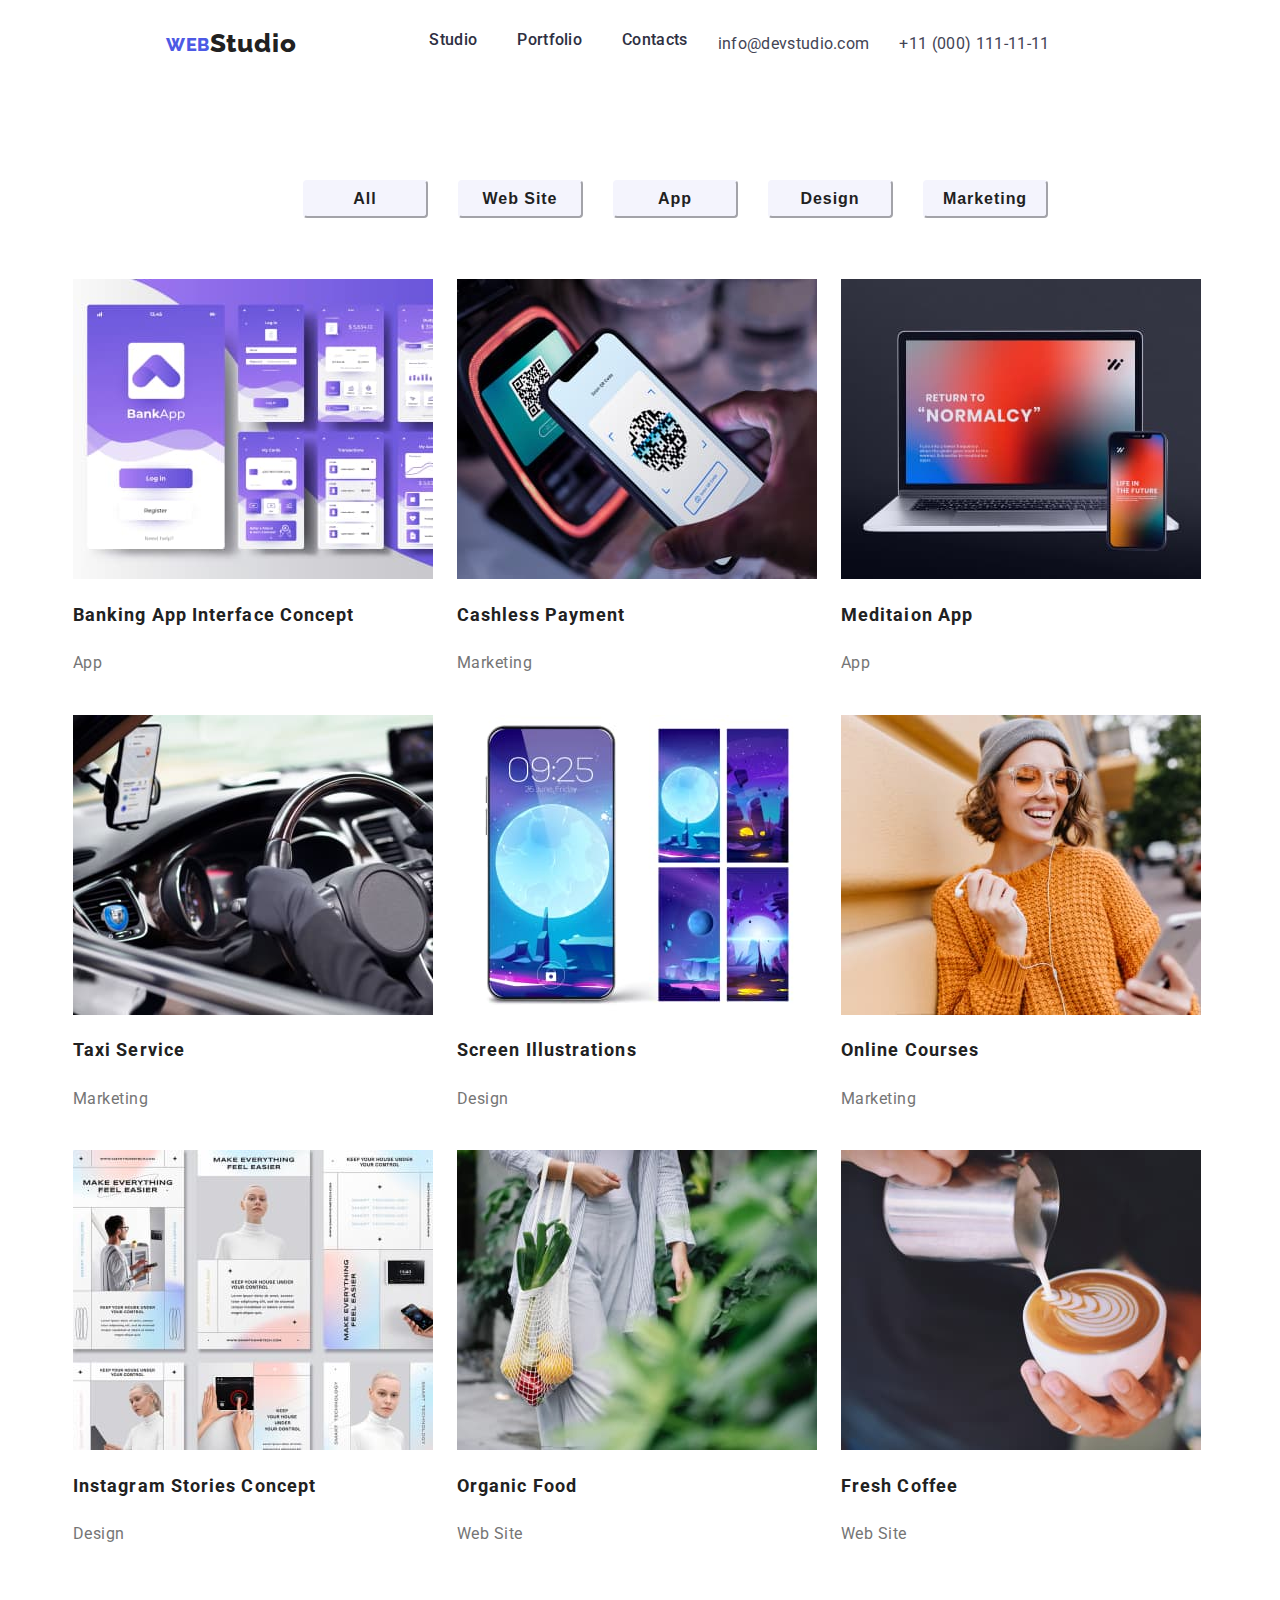
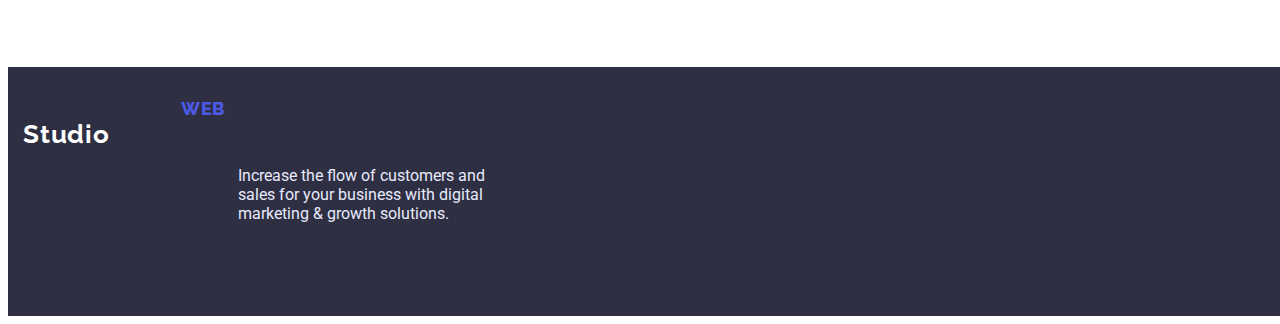
==== portfolio.html @ 5c12f55c "Add files via upload" ====
<!DOCTYPE html>
<html lang="en">
<head>
  <meta charset="UTF-8">
    <meta http-equiv="X-UA-Compatible" content="IE=edge">
    <meta name="viewport" content="width=device-width, initial-scale=1.0">
  <title>Web Studio</title>
  <link rel="stylesheet" href="https://cdnjs.cloudflare.com/ajax/libs/modern-normalize/1.1.0/modern-normalize.min.css" integrity="sha512-wpPYUAdjBVSE4KJnH1VR1HeZfpl1ub8YT/NKx4PuQ5NmX2tKuGu6U/JRp5y+Y8XG2tV+wKQpNHVUX03MfMFn9Q==" crossorigin="anonymous" referrerpolicy="no-referrer" />
  <link href="https://fonts.googleapis.com/css2?family=Raleway:wght@800&family=Roboto:wght@400;500;700;900&display=swap" rel="stylesheet">
<link rel="stylesheet" href="./css/styles.css" />
</head>
<body>
  <header>
    
      <div class="container vartex">
   
        <nav>
      
          <ul  class="main-nav">
            <li class="item" > <a href="./index.html" class="fulllogo"><span class="logo">Web</span>Studio</a></li>
           <li class="item"> <a class="changecolor" href="./index.html">Studio</a></li>
           <li class="item"><a class="changecolor" href="./portfolio.html">Portfolio</a></li>  
           <li class="item"> <a class="changecolor" href="#" >Contacts</a></li>
    
      </ul>
      </nav>
  <address>
  <ul class="container vartex">
    <li class="item"> <a href="mailto:info@devstudio.com" class="mail">info@devstudio.com</a></li>
       <li class="item"><a href="tel:+110001111111" class="tel">+11 (000) 111-11-11</a></li>
  </ul> 
</address>
</div>
  </header>



  
<main>
  <section>
    <h1 class="visually-hidden">Portfolio</h1>
<ul class="buttonmain">
<li><button type="button" class="buttonportfolio">All</button></li>
<li><button type="button" class="buttonportfolio">Web Site</button></li>
<li><button type="button" class="buttonportfolio">App</button></li>
<li><button type="button" class="buttonportfolio">Design</button></li>
<li ><button type="button" class="buttonportfolio">Marketing</button></li>
</ul>
</section>


  <section class="container thing">
    <div class="middle">
<ul class="market">


  
<li class="galery">
    <img src="images/Techcrack.jpg" alt="Techcrack" class="picture">
    <h2 class="title">Banking App Interface Concept</h2>
    <p class="sing">App</p>
</li>

<li class="galery"><img src="images/Poster.jpg" alt="Poster" width="360" height="300" class="picture">
    <h2 class="title">Cashless Payment</h2>
    <p class="sing">Marketing</p>
</li>

<li class="galery">
    <img src="images/Seafood.jpg" alt="Seafood" width="360" height="300" class="picture">
    <h2 class="title">Meditaion App</h2>
    <p class="sing">App</p>
</li>
<li class="galery">
    <img src="images/Prime.jpg" alt="Prime" width="360" height="300" class="picture">
    <h2 class="title">Taxi Service</h1>
    <p class="sing">Marketing</p>
</li>
<li class="galery">
    <img src="images/Boxes.jpg" alt="Boxes" width="360" height="300" class="picture">
    <h2 class="title">Screen Illustrations</h2>
    <p class="sing">Design</p>
</li>
<li class="galery">
    <img src="images/Border.jpg" alt="Border" width="360" height="300" class="picture">
    <h2 class="title">Online Courses</h2>
    <p class="sing">Marketing</p>
</li>
<li class="galery">
    <img src="images/Edition.jpg" alt="Edition" width="360" height="300" class="picture">
    <h2 class="title">Instagram Stories Concept</h2>
    <p class="sing">Design</p>
</li>
<li class="galery">
    <img src="images/Lab.jpg" alt="Lab" width="360" height="300" class="picture">
    <h2 class="title">Organic Food</h2>
    <p class="sing">Web Site</p>
</li>
<li class="galery">
    <img src="images/Growing.jpg" alt="Growing" width="360" height="300" class="picture">
    <h2 class="title">Fresh Coffee</h2>
    <p class="sing">Web Site</p>
</li>
    </ul>
  </div>
  </section>
</main>



<footer>
  <section>
    <div class="container bottom">
  
      <div class="logname">
          <a class="flogo"><span class="logo">Web</span><span class="studio">Studio</span> </a>
          </div>
          <div class="footerinfo">
          <p class="footertext">Increase the flow of customers and <br> sales for your business with digital <br>marketing & growth solutions.</p> 
       
      </div>
      </div>

      
  </section>
</footer>
</section>
  
  </body>
  </html>

  <!DOCTYPE html>
  <html lang="en">
  <head>
    <meta charset="UTF-8">
    <meta http-equiv="X-UA-Compatible" content="IE=edge">
    <meta name="viewport" content="width=device-width, initial-scale=1.0">
    <title>Document</title>
  </head>
  <body>
    
  </body>
  </html>
---- css/styles.css ----
:root{
--primary-text-color: #212121;
--second-color:#4D5AE5;
--primary-background-color:#2E2F42;
--white-color:#FFFFFF;
--button-color:#404BBF;
}


.header{
    border-bottom: 1px solid #E7E9FC;
    padding: 0px;
}

body{
    font-family:'Roboto',sans-serif;
    color: var(--primary-text-color);
    background-color:var(--white-color);
}

.logo{
    font-family: 'Raleway';
font-style: normal;
font-weight: 800;
font-size: 18px;
line-height: 21px;
display: flex;
align-items: center;
letter-spacing: 0.03em;
text-transform: uppercase;

    color:var(--second-color);
    margin-left: 158px;
 
}


.help{
    display: flex;
}

.fulllogo{
    display: flex;
    font-size: 26px;
font-family:'Raleway'  ;
font-weight: 800;
font-size: 26px;
line-height: 1.2;
letter-spacing: 0.03em;
margin-right: 93px;
color:var(--primary-text-color);



}

.fulllogo:hover{
color: var(--button-color);

}

a {
    text-decoration: none; 
   }
    
   li {
    list-style-type: none; 
   }

   .navigation{
    color: var(--primary-text-color);
    font-weight: 500;
    font-size: 14px;
    line-height: 1.1;
    letter-spacing: 0.02em;
   }

   .button-target {
    background:var(--second-color); 
    color: #fff; 
    font-family: "Roboto";
    font-style: normal;
    font-weight: 500;
font-size: 16px;
line-height: 24px;
letter-spacing: 0.06em;
width: 169px;
height: 56px;
left: 636px;
top: 428px;
border-radius: 4px;
border-color:var(--second-color);

  }

   .herotext{
    color: var(--white-color);
    font-family: "Roboto";
    font-style: normal;
    font-weight: 700;
    font-size: 56px;
    line-height: 60px;
    letter-spacing: 0.06em;
    padding-top: 215px;
    width: 621px;
    text-align: center;
    
    


   }

   .caption{
    color: #212121;
    font-style: normal;
    font-weight: 500;
    font-size: 20px;
    line-height: 24px;
letter-spacing: 0.02em;
margin-top: 0px;
margin-bottom: 0px;

   }

.text{
    color: #434455;
    font-style: normal;
font-weight: 400;
font-size: 16px;
line-height: 24px;
letter-spacing: 0.02em;
align-content: center;
}

.name{
    color:var(--primary-text-color);
    font-weight: 500;
    font-size: 16px;
    line-height: 1.9;
    letter-spacing: 0.03em;
    text-align: center;
}

.job{
color: #757575;

font-weight: 400;
font-size: 16px;
line-height: 1.9;
letter-spacing: 0.03em;
text-align: center;
}

.tel{
    color: #434455;
    font-family: 'Roboto';
    font-style: normal;
    font-weight: 400;
    font-size: 16px;
    line-height: 24px;
    /* identical to box height, or 150% */
    
    letter-spacing: 0.02em;
    
  
}

.mail{
   color: #434455 ; 
   font-family: 'Roboto';
font-style: normal;
font-weight: 400;
font-size: 16px;
line-height: 24px;
/* identical to box height, or 150% */

letter-spacing: 0.02em;

}

.title{
color: var(--primary-text-color);

font-weight: 700;
font-size: 18px;
line-height: 1.9;
letter-spacing: 0.06em;
}

.sing{
color: #757575;

font-weight: 400;
font-size: 16px;
line-height: 1.9;
letter-spacing: 0.03em
}

.maintitle{
    color: var(--primary-text-color);
    font-size: 36px;
    line-height: 1.7;
    letter-spacing: 0.03em;
    text-align: center;
    margin-top: 94px;
    text-transform: capitalize;
}

.adress
{
    color:var(--white-color);
    font-style: normal;
    font-weight: 400;
    font-size: 14px;
    line-height: 1.7;
    letter-spacing: 0.03em;
}

.container{
width: 1158px;
padding: 0 15px;
margin: 0 auto;


}


.main-nav {
    display: flex;
    gap: 40px;
    color: var(--primary-text-color);
        margin: 0;
        padding: 0;
    
}



.item{
font-family: 'Roboto';
font-weight: 500;
font-size: 16px;
line-height: 24px;
letter-spacing: 0.02em;
color: var(--primary-text-color);

}



.itemmain{
    margin-left: 0px;
    font-family: 'Roboto';
    font-weight: 500;
    font-size: 16px;
    line-height: 24px;
    letter-spacing: 0.02em;
    display: flex;
    color: var(--primary-text-color);


}



.write{
display: flex;
width: 1158px;
margin: 0px;
padding: 0px;
text-align: center;

}

.foto{
    display: flex;
    gap: 30px;

    
}



.team {
    display: flex;
    list-style: none;
    gap: 24px;
    margin-bottom: 0px;
}

.element{
 
    background-color: var(--white-color);
    border-radius: 0px 0px 4px 4px;

}

.elementmain{
    background-color:var(--white-color);
    border-radius:0px 0px 4px 4px;
}


.buttonportfolio{
    background:#F4F4FD; 
    ; 
    color:var(--primary-text-color); 
    font-weight: 700;
font-size: 16px;
line-height: 1.9;
letter-spacing: 0.06em;
width: 125px;
height: 38px;
border-radius: 4px;
border-color: #F4F4FD; 
;
margin-left: 30px;
}

.buttonportfolio:hover {
    color:var(--white-color) ;
    background-color:var(--button-color);
    border-color:var(--button-color);
    padding: 2px; 
}


.market{
    display: inline-block;
    flex-wrap: wrap;
    width: 1200px;
    margin: 0 auto;

}

.galery{
    flex-basis: calc((100% - 20px) / 3);
    padding: 10px;
    background-color: #fff;
    border-radius: 4px;
    display: inline-block;
}

.buttonmain{
display: flex;
margin-top: 100px;
justify-content: center;
}


.thing{
    display: flex;
    flex-wrap: wrap;
    width: 1300px;
    margin-bottom: 91px;
    margin-top: 51px;
}

.button-target{
 margin-top: 45px;
 
 
}

button:hover{
    background-color: #404BBF;
    border-color: #404BBF;
}


.foundation{
    
    padding-left: 720px;
    padding-right: 720px;

    
    padding-bottom: 300px;
    background-color:var(--primary-background-color);
    
   
}

.contact{
    display: flex;
    gap: 40px;
    margin-left: 332px;
    
}

.vartex{

 display: flex;
 gap: 30px;
height: 72px;
margin: 0;
padding: 0;
width: 1158px;
align-items: center;

}






.brigade{

    margin-top: 91px;

}


.squadt{
margin-left:0px;
margin-top: 94px;

}

.foot{
    margin-left: 0px;
    
}

.bottom{
    background-color:var(--primary-background-color);
    height: 249px;
    width: 1600px;
    display: block;
    margin-top: 0px;
    
    
}

.flogo{
    font-size: 26px;
font-family:'Raleway'  ;
font-weight: 700;
font-size: 26px;
line-height: 1.2;
letter-spacing: 0.03em;
margin-left: 215px;
margin-right: 93px;

}

.adressf{
    color:var(--white-color);
    font-style: normal;
    font-weight: 400;
    font-size: 14px;
    line-height: 1.7;
    letter-spacing: 0.03em;
    

}


.studio{
color: white;

}

.version{

margin: 0px;



}

.footertext{
    color: #E7E9FC;
    margin-left: 215px;
}


.visually-hidden{
    position: absolute;
    white-space: nowrap;
    width: 1px;
    height: 1px;
    overflow: hidden;
    border: 0;
    padding: 0;
    clip: rect(0 0 0 0);
    clip-path: inset(50%);
    margin: -1px;
  }

  .group{
    background-color: #F4F4FD;
    height: 600px;
  }
 
.changecolor{
color: var(--primary-background-color);

}

.changecolor:hover{
    color: var(--button-color);

}

.img {
    display: block; 
    max-width: 100%; 
    height: auto;
    }
    

    .lastlogo{

        font-family: 'Raleway';
        font-style: normal;
        font-weight: 800;
        font-size: 18px;
        line-height: 21px;
        
        display: flex;
        align-items: center;
        letter-spacing: 0.03em;
        text-transform: uppercase


    }
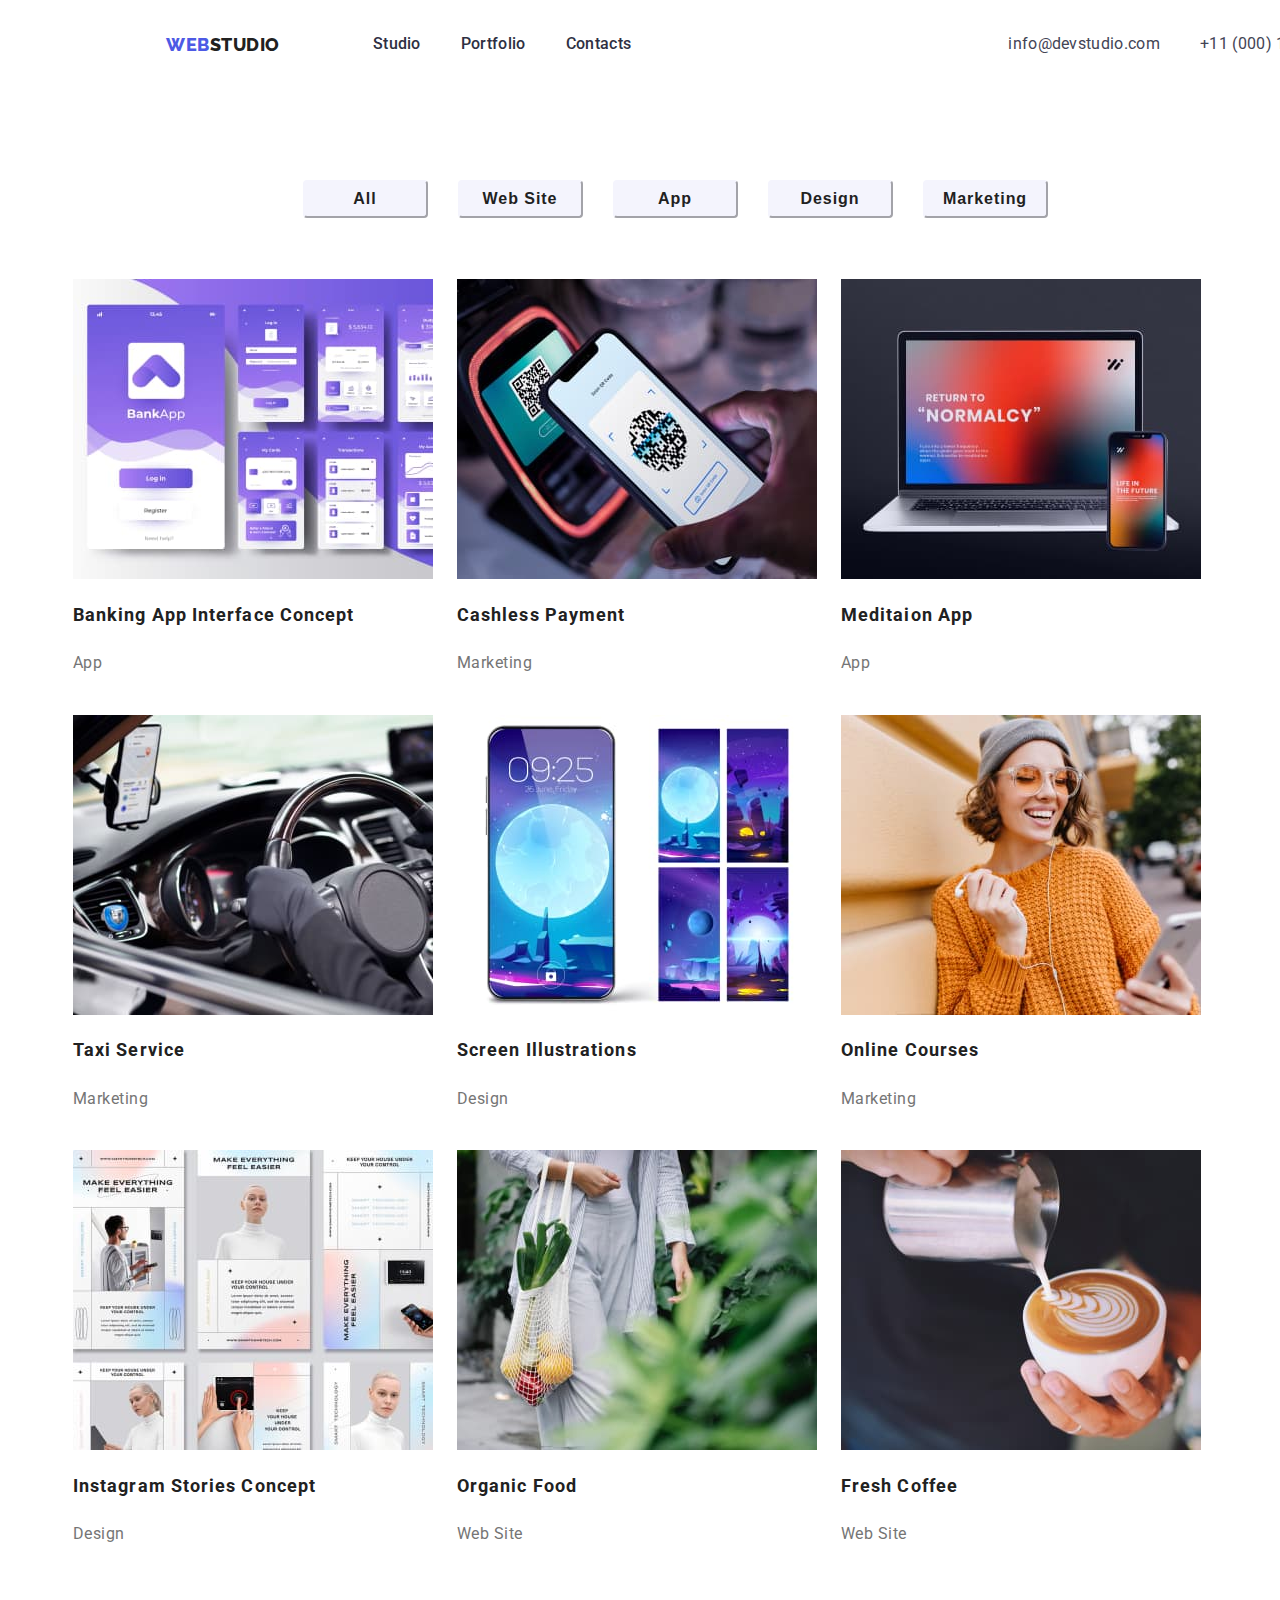
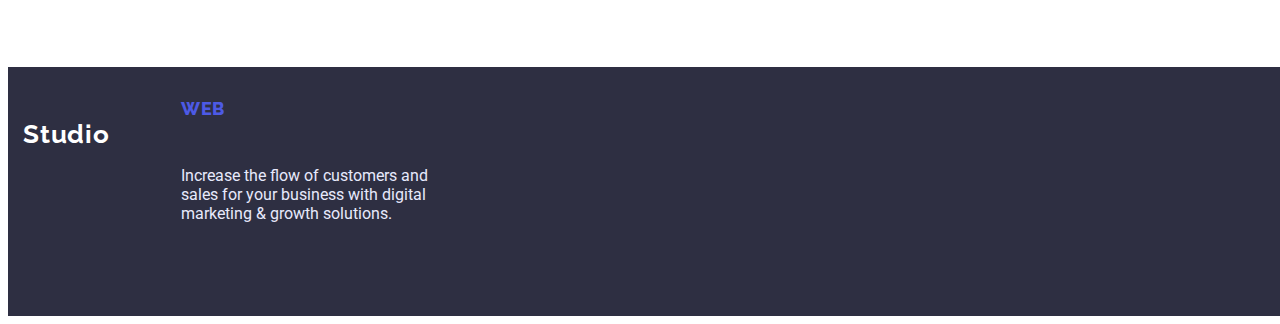
==== commit 1d53c6cf: "Add files via upload" ====
--- a/portfolio.html
+++ b/portfolio.html
@@ -7,28 +7,29 @@
   <title>Web Studio</title>
   <link rel="stylesheet" href="https://cdnjs.cloudflare.com/ajax/libs/modern-normalize/1.1.0/modern-normalize.min.css" integrity="sha512-wpPYUAdjBVSE4KJnH1VR1HeZfpl1ub8YT/NKx4PuQ5NmX2tKuGu6U/JRp5y+Y8XG2tV+wKQpNHVUX03MfMFn9Q==" crossorigin="anonymous" referrerpolicy="no-referrer" />
   <link href="https://fonts.googleapis.com/css2?family=Raleway:wght@800&family=Roboto:wght@400;500;700;900&display=swap" rel="stylesheet">
-<link rel="stylesheet" href="./css/styles.css" />
+<link rel="stylesheet" href="./css/styles.css"/> 
 </head>
 <body>
   <header>
     
       <div class="container vartex">
    
-        <nav>
-      
-          <ul  class="main-nav">
-            <li class="item" > <a href="./index.html" class="fulllogo"><span class="logo">Web</span>Studio</a></li>
-           <li class="item"> <a class="changecolor" href="./index.html">Studio</a></li>
-           <li class="item"><a class="changecolor" href="./portfolio.html">Portfolio</a></li>  
-           <li class="item"> <a class="changecolor" href="#" >Contacts</a></li>
-    
-      </ul>
-      </nav>
+    <nav class="help">
+      <a href="./index.html" class="fulllogo"><span class="logo">Web</span><span class="lastlogo">Studio</span></a>
+      <ul  class="main-nav">
+       <li class="itemmain"> <a class="changecolor" href="./index.html">Studio</a></li>
+       <li class="item"><a class="changecolor" href="./portfolio.html">Portfolio</a></li>  
+       <li class="item"> <a class="changecolor" href="#" >Contacts</a></li>
+
+  </ul>
+  </nav>
+  
   <address>
-  <ul class="container vartex">
+  <ul class="container contact">
     <li class="item"> <a href="mailto:info@devstudio.com" class="mail">info@devstudio.com</a></li>
        <li class="item"><a href="tel:+110001111111" class="tel">+11 (000) 111-11-11</a></li>
   </ul> 
+
 </address>
 </div>
   </header>
--- a/css/styles.css
+++ b/css/styles.css
@@ -54,6 +54,39 @@
 
 }
 
+.downfulllogo{
+    display: flex;
+    font-size: 26px;
+    font-family:'Raleway'  ;
+    font-weight: 800;
+    font-size: 26px;
+    line-height: 1.2;
+    letter-spacing: 0.03em;
+    margin-right: 93px;
+    color:var(--primary-text-color);
+    padding-top: 101px;
+
+    
+
+
+}
+
+.downlastlogo{
+
+    font-family: 'Raleway';
+    font-style: normal;
+    font-weight: 800;
+    font-size: 18px;
+    line-height: 21px;
+    color: var(--white-color);
+    display: flex;
+    align-items: center;
+    letter-spacing: 0.03em;
+    text-transform: uppercase
+
+
+}
+
 .fulllogo:hover{
 color: var(--button-color);
 
@@ -90,6 +123,8 @@
 top: 428px;
 border-radius: 4px;
 border-color:var(--second-color);
+margin-bottom: auto;
+
 
   }
 
@@ -103,7 +138,12 @@
     letter-spacing: 0.06em;
     padding-top: 215px;
     width: 621px;
-    text-align: center;
+    margin-left:auto ;
+    margin-right:auto;
+    margin-bottom:  0px;
+    margin-top: 0px;
+    padding-top: 0px;
+
     
     
 
@@ -134,20 +174,32 @@
 
 .name{
     color:var(--primary-text-color);
+    font-family: 'Roboto';
+    font-style: normal;
     font-weight: 500;
-    font-size: 16px;
-    line-height: 1.9;
-    letter-spacing: 0.03em;
+    font-size: 20px;
+    line-height: 24px;
+    /* identical to box height, or 120% */
     text-align: center;
+    letter-spacing: 0.02em;
+    padding: 0px;
+    margin-top: 0px;
+    margin-bottom: 0px;
+    
 }
 
 .job{
 color: #757575;
 
+font-family: 'Roboto';
+font-style: normal;
 font-weight: 400;
 font-size: 16px;
-line-height: 1.9;
-letter-spacing: 0.03em;
+line-height: 24px;
+/* identical to box height, or 150% */
+margin-top: 0px;
+margin-bottom: 0px;
+letter-spacing: 0.02em;
 text-align: center;
 }
 
@@ -202,8 +254,8 @@
     line-height: 1.7;
     letter-spacing: 0.03em;
     text-align: center;
-    margin-top: 94px;
     text-transform: capitalize;
+    margin-top: 0px;
 }
 
 .adress
@@ -275,6 +327,9 @@
 .foto{
     display: flex;
     gap: 30px;
+    margin-bottom: 0px;
+    padding-bottom: 0px;
+    
 
     
 }
@@ -360,6 +415,7 @@
  margin-top: 45px;
  
  
+ 
 }
 
 button:hover{
@@ -370,14 +426,14 @@
 
 .foundation{
     
-    padding-left: 720px;
-    padding-right: 720px;
-
-    
-    padding-bottom: 300px;
+
+    padding-top: 188px;
+    padding-bottom: 188px;
+    text-align: center;
+       
+}
+.fone{
     background-color:var(--primary-background-color);
-    
-   
 }
 
 .contact{
@@ -406,8 +462,7 @@
 
 .brigade{
 
-    margin-top: 91px;
-
+width: 1158px;
 }
 
 
@@ -428,6 +483,7 @@
     width: 1600px;
     display: block;
     margin-top: 0px;
+    
     
     
 }
@@ -463,15 +519,16 @@
 
 .version{
 
-margin: 0px;
-
+margin: 0 auto;
+padding-top: 122px;
+padding-bottom: 122px;
 
 
 }
 
 .footertext{
     color: #E7E9FC;
-    margin-left: 215px;
+    margin-left: 158px;
 }
 
 
@@ -491,6 +548,8 @@
   .group{
     background-color: #F4F4FD;
     height: 600px;
+    
+    display: flex;
   }
  
 .changecolor{
@@ -524,4 +583,11 @@
         text-transform: uppercase
 
 
+    }
+    
+    .people{
+border-color: red;
+
+
+
     }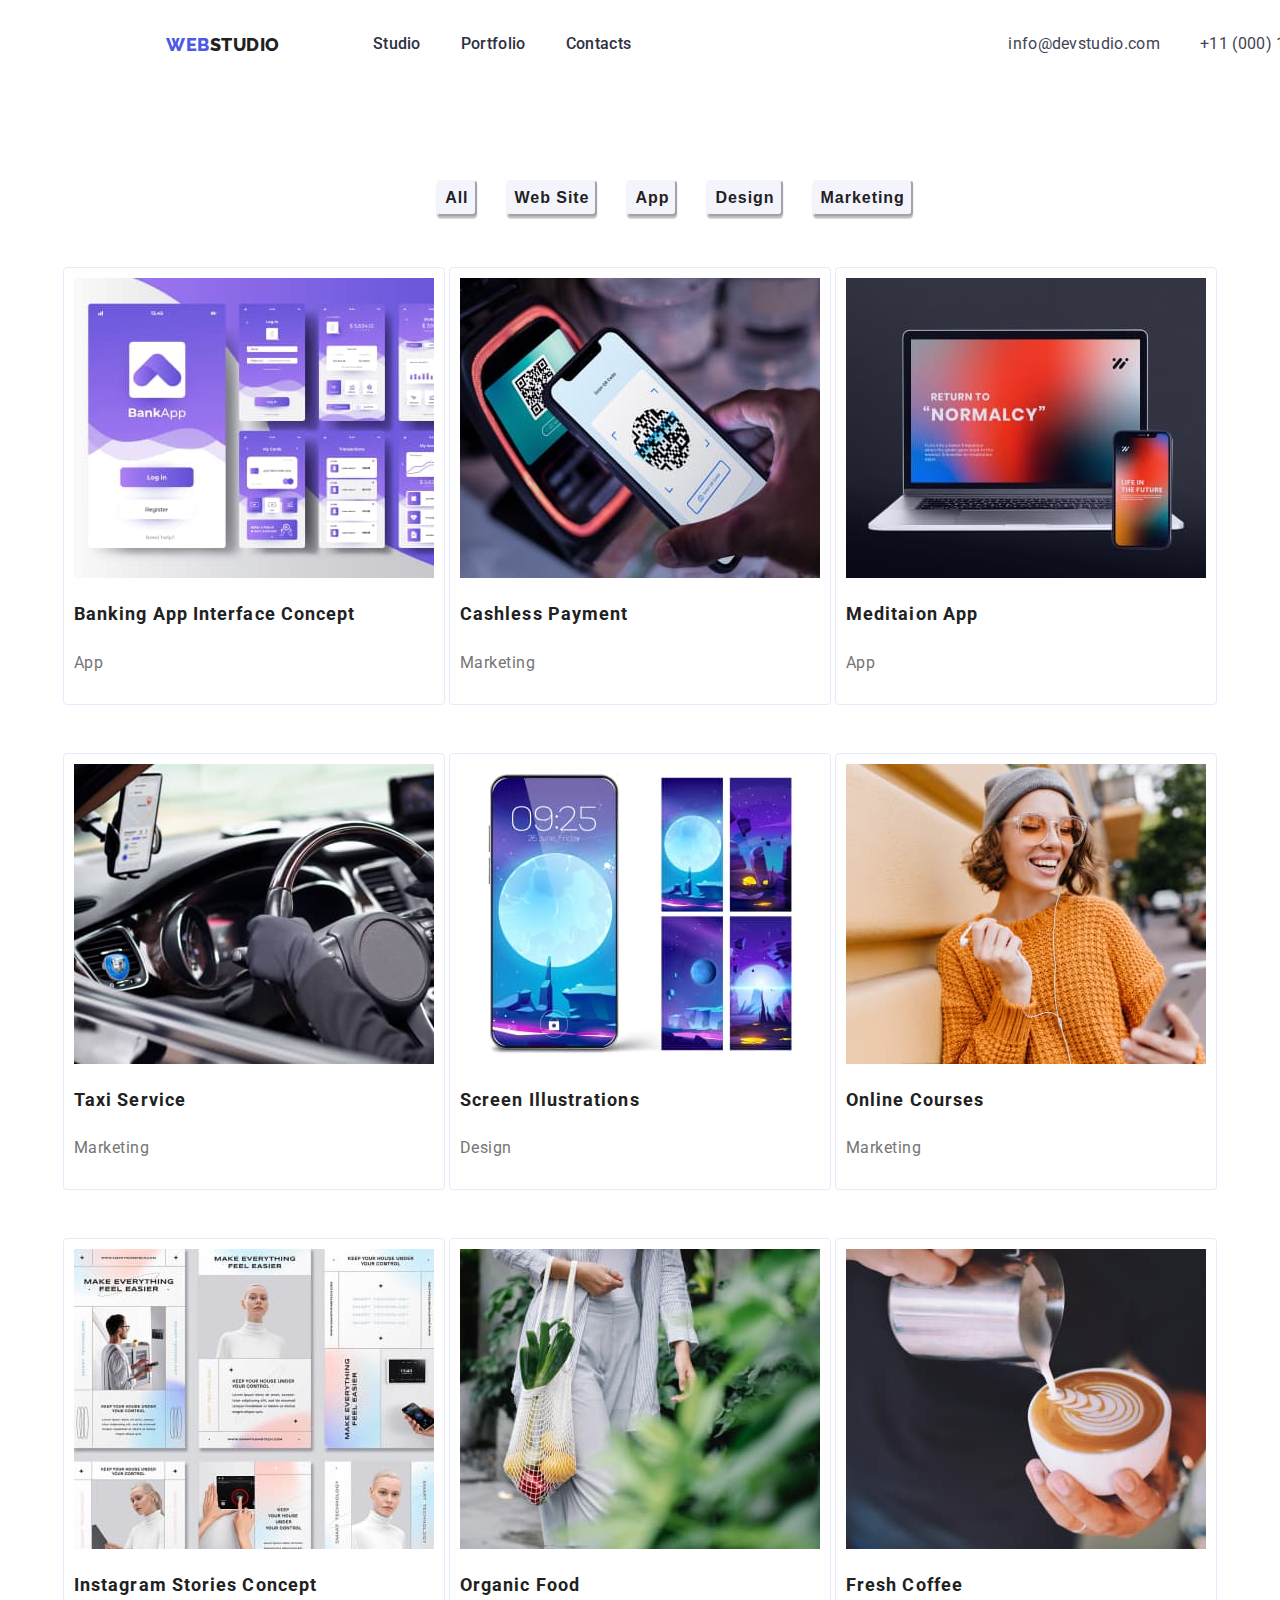
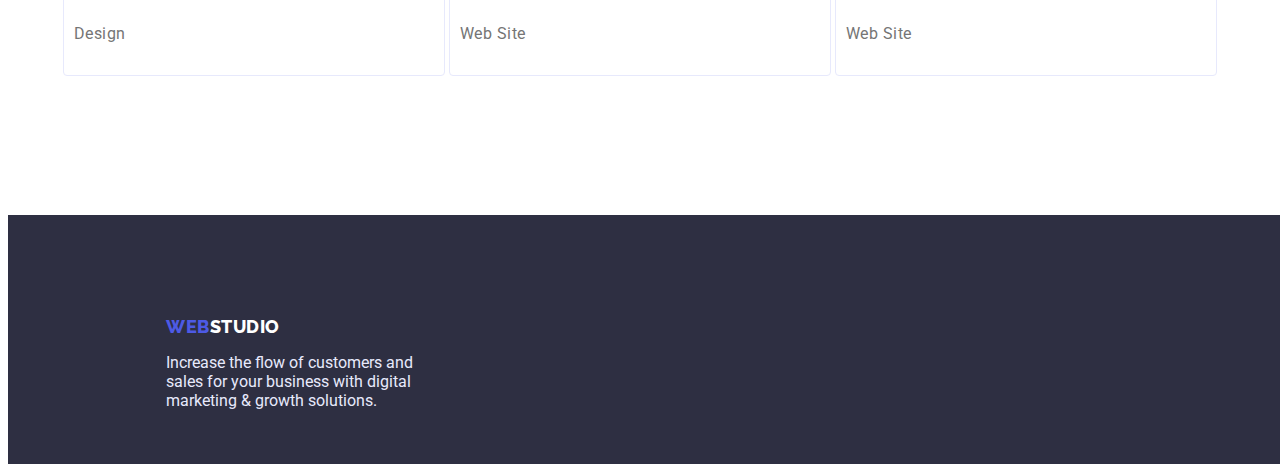
==== commit 52dc9424: "Add files via upload" ====
--- a/portfolio.html
+++ b/portfolio.html
@@ -110,17 +110,17 @@
 
 
 <footer>
-  <section>
-    <div class="container bottom">
+  <div class="container bottom">
+    
   
-      <div class="logname">
-          <a class="flogo"><span class="logo">Web</span><span class="studio">Studio</span> </a>
-          </div>
-          <div class="footerinfo">
-          <p class="footertext">Increase the flow of customers and <br> sales for your business with digital <br>marketing & growth solutions.</p> 
-       
-      </div>
-      </div>
+    <a href="./index.html" class="downfulllogo"><span class="logo">Web</span><span class="downlastlogo">Studio</span></a>
+      <p class="footertext">Increase the flow of customers and <br> sales for your business with digital <br>marketing & growth solutions.</p> 
+   
+  </div>
+  </footer>
+  
+  </body>
+  </html>
 
       
   </section>
@@ -130,15 +130,4 @@
   </body>
   </html>
 
-  <!DOCTYPE html>
-  <html lang="en">
-  <head>
-    <meta charset="UTF-8">
-    <meta http-equiv="X-UA-Compatible" content="IE=edge">
-    <meta name="viewport" content="width=device-width, initial-scale=1.0">
-    <title>Document</title>
-  </head>
-  <body>
-    
-  </body>
-  </html>+
--- a/css/styles.css
+++ b/css/styles.css
@@ -6,7 +6,14 @@
 --button-color:#404BBF;
 }
 
-
+.p 
+{
+    padding: 0px;
+}
+
+.li {
+    padding-left: 0px;
+}
 .header{
     border-bottom: 1px solid #E7E9FC;
     padding: 0px;
@@ -183,7 +190,7 @@
     text-align: center;
     letter-spacing: 0.02em;
     padding: 0px;
-    margin-top: 0px;
+    margin-top: 32px;
     margin-bottom: 0px;
     
 }
@@ -197,8 +204,8 @@
 font-size: 16px;
 line-height: 24px;
 /* identical to box height, or 150% */
-margin-top: 0px;
-margin-bottom: 0px;
+margin-top: 8px;
+margin-bottom: 32px;
 letter-spacing: 0.02em;
 text-align: center;
 }
@@ -337,14 +344,19 @@
 
 
 .team {
-    display: flex;
+
     list-style: none;
     gap: 24px;
     margin-bottom: 0px;
+    display: flex;
+    
+    
+
+    
 }
 
 .element{
- 
+    
     background-color: var(--white-color);
     border-radius: 0px 0px 4px 4px;
 
@@ -364,11 +376,9 @@
 font-size: 16px;
 line-height: 1.9;
 letter-spacing: 0.06em;
-width: 125px;
-height: 38px;
+box-shadow: 0px 3px 1px rgba(0, 0, 0, 0.1), 0px 2px 1px rgba(0, 0, 0, 0.08), 0px 2px 2px rgba(0, 0, 0, 0.12);
 border-radius: 4px;
 border-color: #F4F4FD; 
-;
 margin-left: 30px;
 }
 
@@ -394,6 +404,8 @@
     background-color: #fff;
     border-radius: 4px;
     display: inline-block;
+    border: 1px solid #E7E9FC;
+    margin-bottom: 48px;
 }
 
 .buttonmain{
@@ -425,15 +437,14 @@
 
 
 .foundation{
-    
-
+    text-align: center;   
+}
+
+
+.fone{
+    background-color:var(--primary-background-color);
     padding-top: 188px;
     padding-bottom: 188px;
-    text-align: center;
-       
-}
-.fone{
-    background-color:var(--primary-background-color);
 }
 
 .contact{
@@ -457,11 +468,7 @@
 
 
 
-
-
-
 .brigade{
-
 width: 1158px;
 }
 
@@ -479,10 +486,12 @@
 
 .bottom{
     background-color:var(--primary-background-color);
+    
+    display: block;
+    margin-top: 0px;
+    padding: 0px;
     height: 249px;
     width: 1600px;
-    display: block;
-    margin-top: 0px;
     
     
     
@@ -549,7 +558,8 @@
     background-color: #F4F4FD;
     height: 600px;
     
-    display: flex;
+    
+    
   }
  
 .changecolor{
